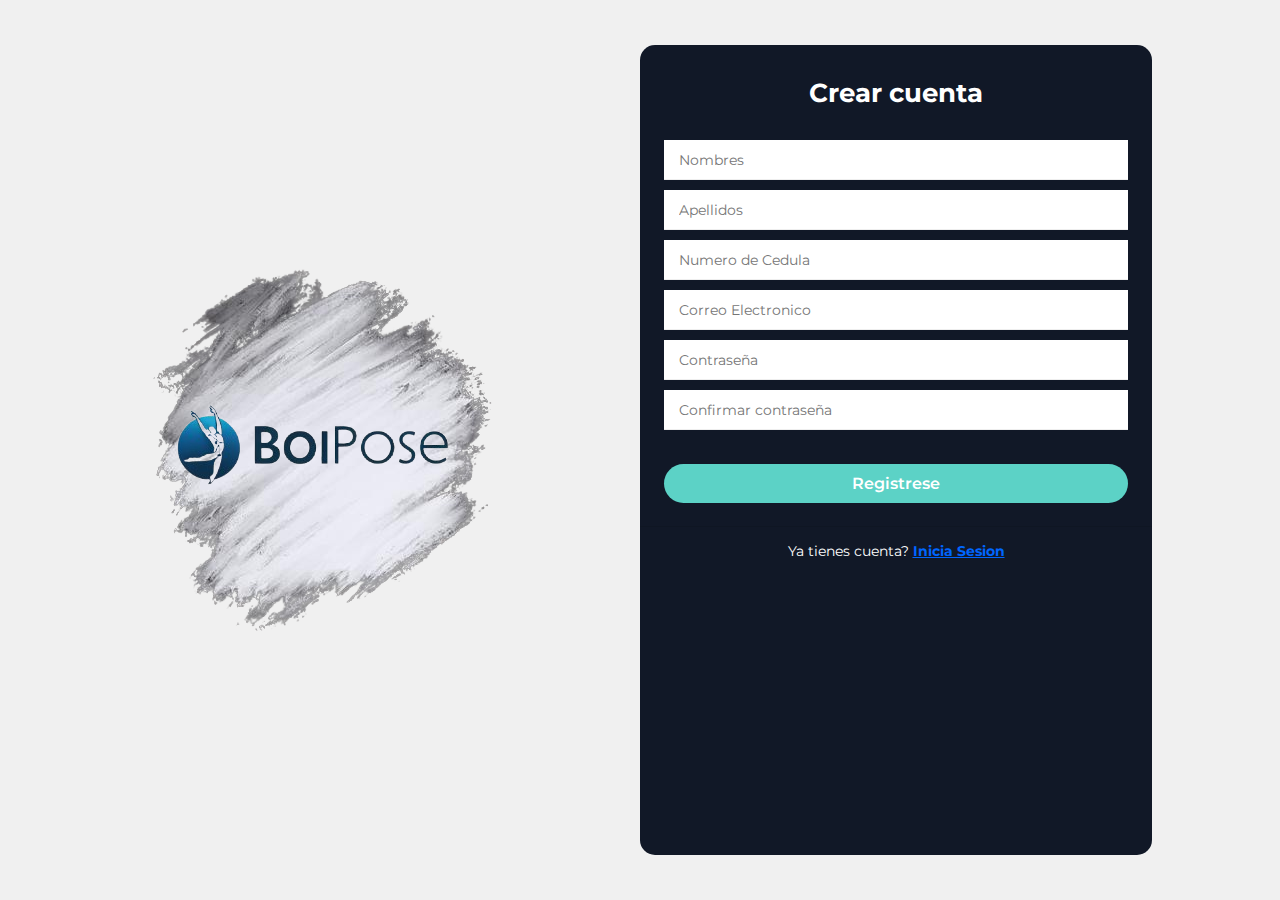
==== TesisPrueba/templates/create-account.html @ cc42c611 "se agrego nueva vista , y se modifiaron las rutas de los archiuvos" ====
<!DOCTYPE html>
<html lang="en">
<head>
    <meta charset="UTF-8">
    <title>Crear Cuenta</title>
    <link href="../static/styles/create-account.css" rel="stylesheet" type="text/css">

</head>
<body>
    <div class="main_container">
        <div class="left_container">
            <div class="content_images">
                 <img id="logo" src="../static/assets/logotipo.png">
                 <img id="bg-image" src="../static/assets/bg_logo.png">
            </div>
        </div>
        <div class="right_container">
        <div class="form-box">
            <form class="form">
                <span class="title">Crear cuenta</span>
                <div class="form-container">
                    <input type="text" id="inputName" class="input" placeholder="Nombres" required>
                    <input type="text" id="inputApellido" class="input" placeholder="Apellidos" required>
                    <input type="text" id="inputIdentification" class="input" placeholder="Numero de Cedula" required>
                    <input type="email" id="inputMail" class="input" placeholder="Correo Electronico" required>
                    <input type="password" id="inputPass" class="input" placeholder="Contraseña" required>
                    <input type="password" id="inputVerifyPass" class="input" placeholder="Confirmar contraseña" required>
                </div>
                <button type="button" onclick="createAccount()">Registrese</button>
            </form>
            <div class="form-section">
              <p>Ya tienes cuenta? <a href="{{ url_for('login') }}">Inicia Sesion</a> </p>
            </div>
        </div>
        </div>
    </div>


</body>
    <script src="../static/scripts/create-account.js"></script>

</html>
---- TesisPrueba/static/styles/create-account.css ----
@import url('https://fonts.googleapis.com/css2?family=Montserrat:ital,wght@0,100..900;1,100..900&display=swap');

*{
    margin: 0;
    padding: 0;
    box-sizing: border-box;
    font-family: 'Montserrat', sans-serif;
}

.main_container{
    width:100vw;
    height:100vh;
    display:flex;
    justify-content:center;
    align-items:center;

    background-image: url('/static/assets/bg-create-account.jpg');
    background-color: #f0f0f0;
    background-size: cover;
}

.left_container{
    width:50%;
}
.left_container .content_images{
    display:flex;
    justify-content:center;
    align-items:center;
    position:relative;
}
.left_container #logo{
    z-index:2;
}
.left_container #bg-image{
    position:absolute;
    z-index:1;
}

.right_container{
    width:50%;
}
.form-box {
  width: 80%;
  height : 90vh;
  background:  rgba(17, 24, 39, 1);
  overflow: hidden;
  border-radius:15px;
}

.form {
  position: relative;
  display: flex;
  flex-direction: column;
  padding: 32px 24px 24px;
  gap: 16px;
  text-align: center;
}

/*Form text*/
.title {
  font-weight: bold;
  font-size: 1.6rem;
  color: #ffffff;
 }

/*Inputs box*/
.form-container {
  overflow: hidden;
  margin: 1rem 0 .5rem;
  width: 100%;
}

.input {
  background: none;
  border: 0;
  outline: 0;
  height: 40px;
  width: 100%;
  border-bottom: 1px solid #eee;
  font-size: .9rem;
  padding: 8px 15px;
  margin-bottom:10px;
    background-color: #fff;

}

.form-section {
    display:flex;
    justify-content: center;
  padding: 16px;
  font-size: .85rem;
  box-shadow: rgb(0 0 0 / 8%) 0 -1px;
}

.form-section p{
    color: rgb(255,255,255);
}

.form-section a {
  font-weight: bold;
  color: #0066ff;
  transition: color .3s ease;
}

.form-section a:hover {
  color: #005ce6;
  text-decoration: underline;
}

/*Button*/
.form button {
  background-color: #5CD2C6;
  color: #fff;
  border: 0;
  border-radius: 24px;
  padding: 10px 16px;
  font-size: 1rem;
  font-weight: 600;
  cursor: pointer;
  transition: background-color .3s ease;
}

.form button:hover {
  background-color: #005ce6;
}
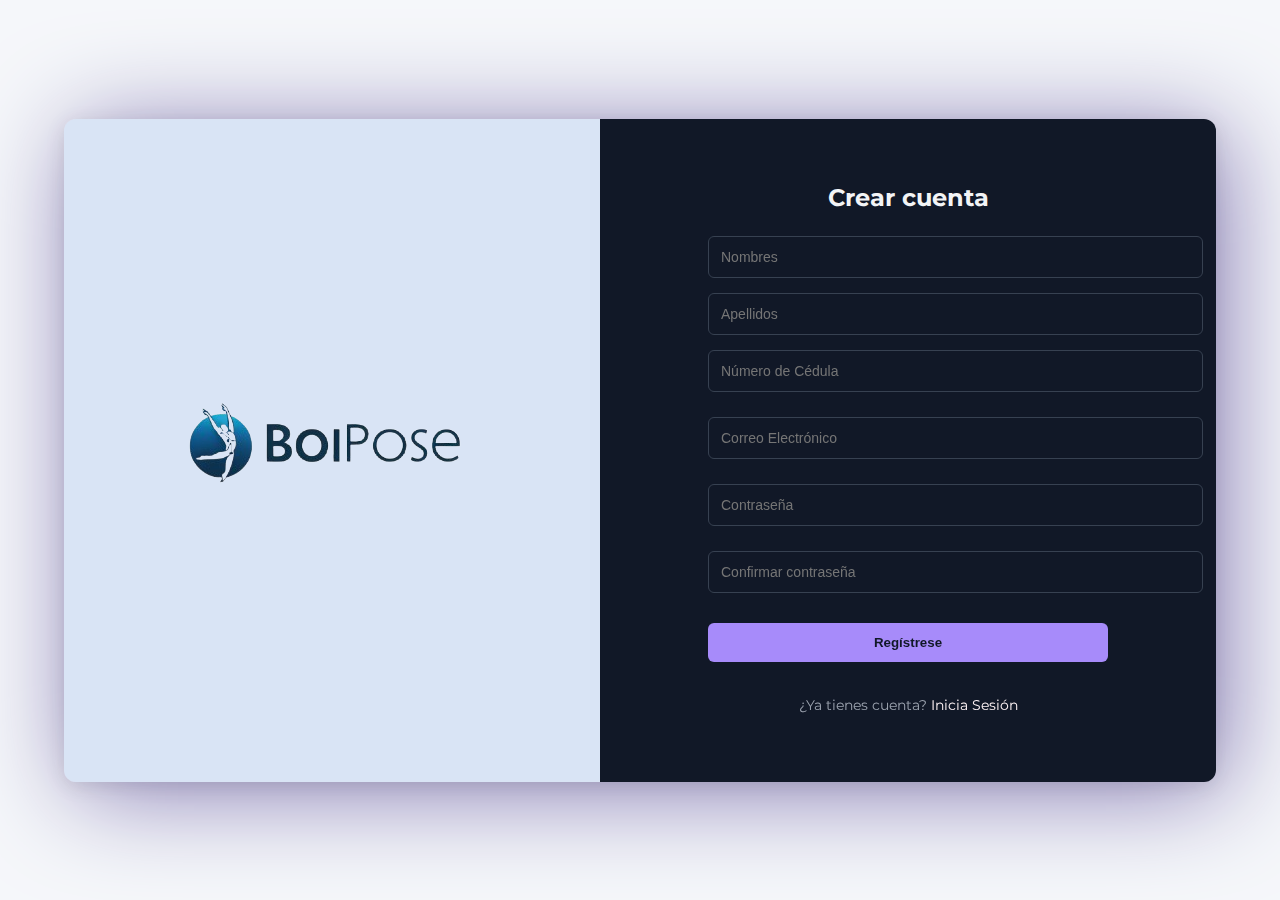
==== commit 0868f1b7: "Modificación de Login y Register" ====
--- a/TesisPrueba/templates/create-account.html
+++ b/TesisPrueba/templates/create-account.html
@@ -2,41 +2,55 @@
 <html lang="en">
 <head>
     <meta charset="UTF-8">
+    <meta name="viewport" content="width=device-width, initial-scale=1.0">
     <title>Crear Cuenta</title>
     <link href="../static/styles/create-account.css" rel="stylesheet" type="text/css">
-
 </head>
 <body>
     <div class="main_container">
         <div class="left_container">
-            <div class="content_images">
-                 <img id="logo" src="../static/assets/logotipo.png">
-                 <img id="bg-image" src="../static/assets/bg_logo.png">
+            <div class="content-images">
+                 <img id="logo" src="../static/assets/logotipo.png" alt="Logo">
             </div>
         </div>
         <div class="right_container">
-        <div class="form-box">
-            <form class="form">
-                <span class="title">Crear cuenta</span>
-                <div class="form-container">
-                    <input type="text" id="inputName" class="input" placeholder="Nombres" required>
-                    <input type="text" id="inputApellido" class="input" placeholder="Apellidos" required>
-                    <input type="text" id="inputIdentification" class="input" placeholder="Numero de Cedula" required>
-                    <input type="email" id="inputMail" class="input" placeholder="Correo Electronico" required>
-                    <input type="password" id="inputPass" class="input" placeholder="Contraseña" required>
-                    <input type="password" id="inputVerifyPass" class="input" placeholder="Confirmar contraseña" required>
+            <div class="form-box">
+                <div class="title">
+                    <p >Crear cuenta</p>
                 </div>
-                <button type="button" onclick="createAccount()">Registrese</button>
-            </form>
-            <div class="form-section">
-              <p>Ya tienes cuenta? <a href="{{ url_for('login') }}">Inicia Sesion</a> </p>
+                <form class="form">
+                    <div class="form-container">
+                        <div class="input-group">
+                            <input type="text" id="inputName" class="input" placeholder="Nombres" required>
+                        </div>
+                        <div class="input-group">
+                            <input type="text" id="inputApellido" class="input" placeholder="Apellidos" required>
+                        </div>
+                        <div class="input-group">
+                            <input type="text" id="inputIdentification" class="input" placeholder="Número de Cédula" required>
+                            <p id="cedulaMessage" class="error-message"></p>
+                        </div>
+                        <div class="input-group">
+                            <input type="email" id="inputMail" class="input" placeholder="Correo Electrónico" required>
+                            <p id="emailMessage" class="error-message"></p>
+                        </div>
+                        <div class="input-group">
+                            <input type="password" id="inputPass" class="input" placeholder="Contraseña" required>
+                            <p id="passMessage" class="error-message"></p>
+                        </div>
+                        <div class="input-group">
+                            <input type="password" id="inputVerifyPass" class="input" placeholder="Confirmar contraseña" required>
+                            <p id="passMessageVerify" class="error-message"></p>
+                        </div>
+                    </div>
+                    <button type="button" onclick="createAccount()">Regístrese</button>
+                </form>
+                <div class="form-section">
+                <p class="signup">¿Ya tienes cuenta? <a href="{{ url_for('login') }}">Inicia Sesión</a></p>
+                </div>
             </div>
         </div>
-        </div>
     </div>
-
-
 </body>
-    <script src="../static/scripts/create-account.js"></script>
-
-</html>+<script src="../static/scripts/create-account.js"></script>
+</html>
--- a/TesisPrueba/static/styles/create-account.css
+++ b/TesisPrueba/static/styles/create-account.css
@@ -1,125 +1,162 @@
 @import url('https://fonts.googleapis.com/css2?family=Montserrat:ital,wght@0,100..900;1,100..900&display=swap');
-
-*{
-    margin: 0;
-    padding: 0;
-    box-sizing: border-box;
-    font-family: 'Montserrat', sans-serif;
+/* General Styles */
+/* General */
+body {
+  margin: 0;
+  padding: 0;
+  font-family: 'Montserrat', sans-serif;
+  display: flex;
+  justify-content: center;
+  align-items: center;
+  height: 100vh;
+  background-color: #f5f7fa;
 }
 
-.main_container{
-    width:100vw;
-    height:100vh;
-    display:flex;
-    justify-content:center;
-    align-items:center;
-
-    background-image: url('/static/assets/bg-create-account.jpg');
-    background-color: #f0f0f0;
-    background-size: cover;
+.main_container {
+  display: flex;
+  flex-wrap: wrap; /* Permite que los elementos se ajusten */
+  width: 90%;
+  max-width: 1200px;
+  height: auto;
+  box-shadow: 0 4px 20px rgba(0, 0, 0, 0.1);
+  border-radius: 12px;
+  overflow: hidden;
+  filter: drop-shadow(10px 10px 50px rgb(136, 125, 180));
 }
 
-.left_container{
-    width:50%;
-}
-.left_container .content_images{
-    display:flex;
-    justify-content:center;
-    align-items:center;
-    position:relative;
-}
-.left_container #logo{
-    z-index:2;
-}
-.left_container #bg-image{
-    position:absolute;
-    z-index:1;
+/* Left Container */
+.left_container {
+  flex: 1;
+  background-color: #d9e4f5; /* Pastel blue */
+  display: flex;
+  justify-content: center;
+  align-items: center;
 }
 
-.right_container{
-    width:50%;
-}
-.form-box {
-  width: 80%;
-  height : 90vh;
-  background:  rgba(17, 24, 39, 1);
-  overflow: hidden;
-  border-radius:15px;
+.content-images img {
+  max-width: 100%;
+  margin: 0;
 }
 
-.form {
-  position: relative;
+/* Right Container */
+.right_container {
+  flex: 1;
+  padding: 40px;
   display: flex;
+  justify-content: center;
+  align-items: center;
   flex-direction: column;
-  padding: 32px 24px 24px;
-  gap: 16px;
+  background-color: rgba(17, 24, 39, 1);
+}
+
+.form-box {
+  width: 100%;
+  max-width: 400px;
+  color: rgba(243, 244, 246, 1);
   text-align: center;
 }
 
-/*Form text*/
+/* Form */
 .title {
-  font-weight: bold;
-  font-size: 1.6rem;
-  color: #ffffff;
- }
-
-/*Inputs box*/
-.form-container {
-  overflow: hidden;
-  margin: 1rem 0 .5rem;
-  width: 100%;
+  text-align: center;
+  font-size: 1.5rem;
+  font-weight: 700;
 }
 
-.input {
-  background: none;
-  border: 0;
-  outline: 0;
-  height: 40px;
-  width: 100%;
-  border-bottom: 1px solid #eee;
-  font-size: .9rem;
-  padding: 8px 15px;
-  margin-bottom:10px;
-    background-color: #fff;
-
+.form-container {
+  display: flex;
+  flex-direction: column;
+  gap: 15px;
+  width: 55vh;
 }
 
-.form-section {
-    display:flex;
-    justify-content: center;
-  padding: 16px;
-  font-size: .85rem;
-  box-shadow: rgb(0 0 0 / 8%) 0 -1px;
+.input-group {
+  display: flex;
+  flex-direction: column;
+  text-align: left;
+  font-size: 0.875rem;
+  line-height: 1.25rem;
 }
 
-.form-section p{
-    color: rgb(255,255,255);
+.input-group input {
+  border-radius: 0.375rem;
+  border: 1px solid rgba(55, 65, 81, 1);
+  outline: none;
+  background-color: rgba(17, 24, 39, 1);
+  padding: 0.75rem;
+  color: rgba(243, 244, 246, 1);
+  font-size: 0.875rem;
+  transition: border-color 0.3s;
+}
+
+.input-group input:focus {
+  border-color: rgba(167, 139, 250);
+}
+
+.signup {
+  text-align: center;
+  font-size: 14px;
+  line-height: 1rem;
+  color: rgba(156, 163, 175, 1);
+  padding : 15px 0;
+}
+
+.error-message {
+  color: #e74c3c; /* Soft red */
+  font-size: 12px;
+  margin-top: -2px;
+  text-align: left;
+}
+
+/* Button */
+button {
+  display: block;
+  width: 100%;
+  background-color: rgba(167, 139, 250, 1);
+  padding: 0.75rem;
+  text-align: center;
+  color: rgba(17, 24, 39, 1);
+  border: none;
+  border-radius: 0.375rem;
+  font-weight: 600;
+  margin-top: 20px;
+  cursor: pointer;
+}
+
+button:hover {
+  background-color: #4aa8ff; /* Slightly darker pastel blue */
+}
+
+/* Form Section */
+.form-section {
+  margin-top: 20px;
 }
 
 .form-section a {
-  font-weight: bold;
-  color: #0066ff;
-  transition: color .3s ease;
+  color: rgba(423, 244, 246, 1);
+  text-decoration: none;
 }
 
 .form-section a:hover {
-  color: #005ce6;
   text-decoration: underline;
 }
 
-/*Button*/
-.form button {
-  background-color: #5CD2C6;
-  color: #fff;
-  border: 0;
-  border-radius: 24px;
-  padding: 10px 16px;
-  font-size: 1rem;
-  font-weight: 600;
-  cursor: pointer;
-  transition: background-color .3s ease;
-}
+/* Responsive */
+@media (max-width: 768px) {
+  .main_container {
+    flex-direction: column;
+  }
 
-.form button:hover {
-  background-color: #005ce6;
+  .left_container {
+    display: none; /* Ocultar para pantallas pequeñas */
+  }
+
+  .right_container {
+    padding: 20px;
+  }
+
+  .form-box {
+    width: 100%;
+    max-width: 350px;
+  }
 }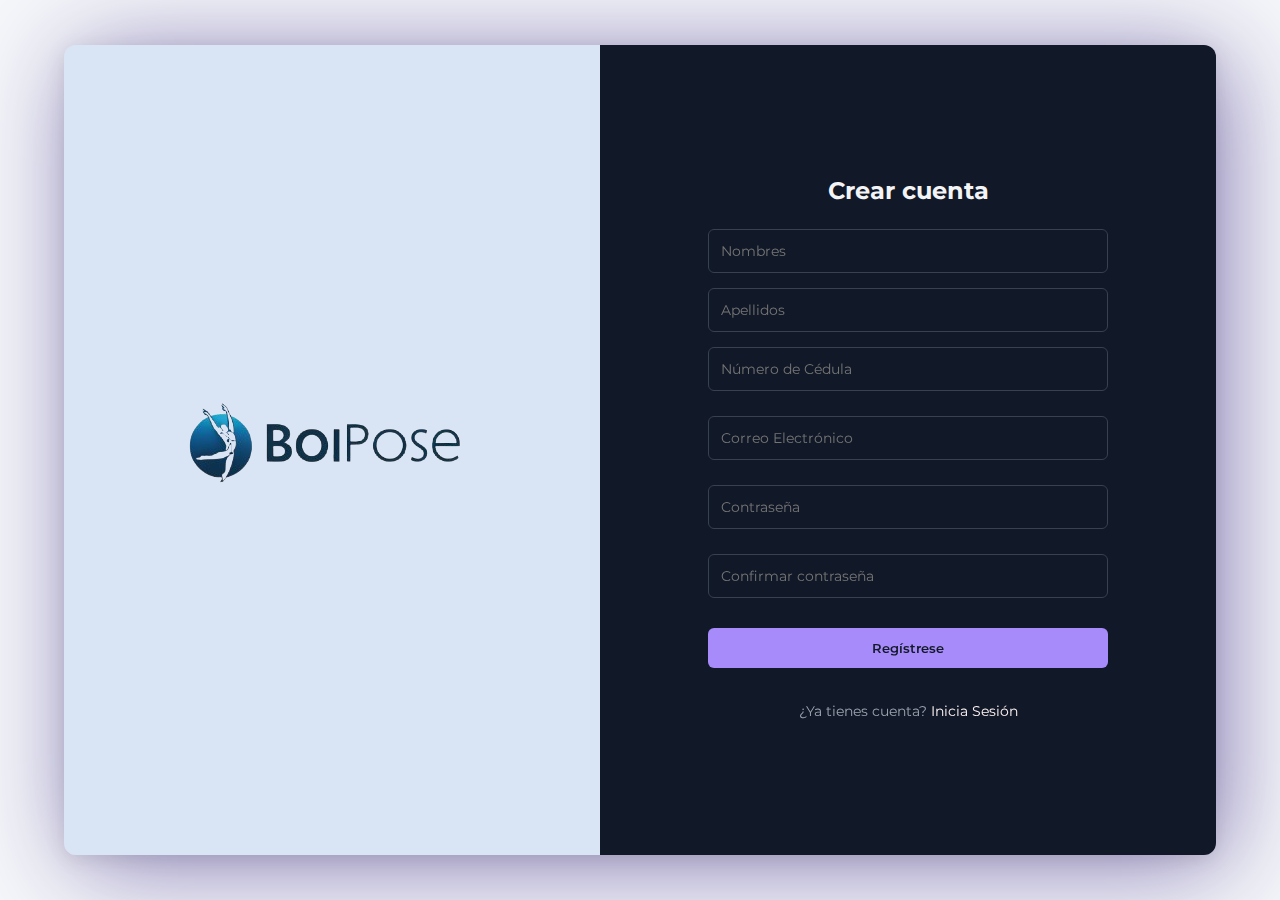
==== commit a66833ad: "modificacion de modales" ====
--- a/TesisPrueba/templates/create-account.html
+++ b/TesisPrueba/templates/create-account.html
@@ -3,7 +3,7 @@
 <head>
     <meta charset="UTF-8">
     <meta name="viewport" content="width=device-width, initial-scale=1.0">
-    <title>Crear Cuenta</title>
+    <title>BoiPose | Crear Cuenta</title>
     <link href="../static/styles/create-account.css" rel="stylesheet" type="text/css">
 </head>
 <body>
@@ -27,7 +27,7 @@
                             <input type="text" id="inputApellido" class="input" placeholder="Apellidos" required>
                         </div>
                         <div class="input-group">
-                            <input type="text" id="inputIdentification" class="input" placeholder="Número de Cédula" required>
+                            <input type="text" id="inputIdentification" class="input" placeholder="Número de Cédula" maxlength="10" required>
                             <p id="cedulaMessage" class="error-message"></p>
                         </div>
                         <div class="input-group">
--- a/TesisPrueba/static/styles/create-account.css
+++ b/TesisPrueba/static/styles/create-account.css
@@ -14,10 +14,10 @@
 
 .main_container {
   display: flex;
-  flex-wrap: wrap; /* Permite que los elementos se ajusten */
+  flex-wrap: wrap;
   width: 90%;
   max-width: 1200px;
-  height: auto;
+  height: 90vh;
   box-shadow: 0 4px 20px rgba(0, 0, 0, 0.1);
   border-radius: 12px;
   overflow: hidden;
@@ -67,7 +67,7 @@
   display: flex;
   flex-direction: column;
   gap: 15px;
-  width: 55vh;
+  width: 100%;
 }
 
 .input-group {
@@ -76,6 +76,7 @@
   text-align: left;
   font-size: 0.875rem;
   line-height: 1.25rem;
+  width:100%;
 }
 
 .input-group input {
@@ -87,6 +88,7 @@
   color: rgba(243, 244, 246, 1);
   font-size: 0.875rem;
   transition: border-color 0.3s;
+  font-family: 'Montserrat', sans-serif;
 }
 
 .input-group input:focus {
@@ -121,6 +123,7 @@
   font-weight: 600;
   margin-top: 20px;
   cursor: pointer;
+  font-family: 'Montserrat', sans-serif;
 }
 
 button:hover {
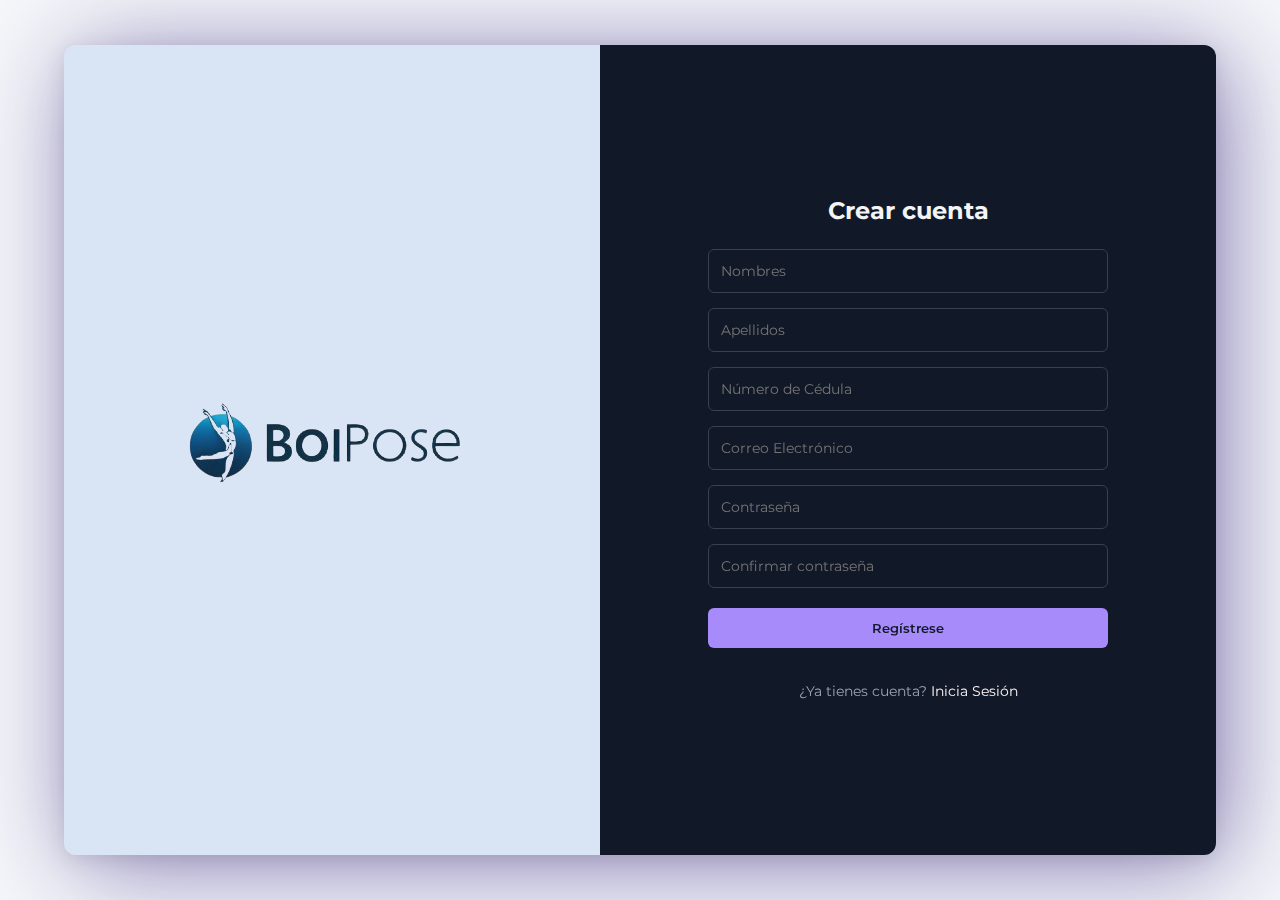
==== commit ee4e5b12: "Actualizacion en login, create-account, gestion-usuario" ====
--- a/TesisPrueba/templates/create-account.html
+++ b/TesisPrueba/templates/create-account.html
@@ -4,6 +4,7 @@
     <meta charset="UTF-8">
     <meta name="viewport" content="width=device-width, initial-scale=1.0">
     <title>BoiPose | Crear Cuenta</title>
+    <link rel="icon" href="../static/assets/logotipo.png">
     <link href="../static/styles/create-account.css" rel="stylesheet" type="text/css">
 </head>
 <body>
@@ -28,19 +29,27 @@
                         </div>
                         <div class="input-group">
                             <input type="text" id="inputIdentification" class="input" placeholder="Número de Cédula" maxlength="10" required>
-                            <p id="cedulaMessage" class="error-message"></p>
+                            <div class="content-message-error">
+                                <p id="cedulaMessage" class="error-message"></p>
+                            </div>
                         </div>
                         <div class="input-group">
                             <input type="email" id="inputMail" class="input" placeholder="Correo Electrónico" required>
-                            <p id="emailMessage" class="error-message"></p>
+                            <div class="content-message-error">
+                                <p id="emailMessage" class="error-message"></p>
+                            </div>
                         </div>
                         <div class="input-group">
                             <input type="password" id="inputPass" class="input" placeholder="Contraseña" required>
-                            <p id="passMessage" class="error-message"></p>
+                            <div class="content-message-error">
+                                <p id="passMessage" class="error-message"></p>
+                            </div>
                         </div>
                         <div class="input-group">
                             <input type="password" id="inputVerifyPass" class="input" placeholder="Confirmar contraseña" required>
-                            <p id="passMessageVerify" class="error-message"></p>
+                            <div class="content-message-error">
+                                <p id="passMessageVerify" class="error-message"></p>
+                            </div>
                         </div>
                     </div>
                     <button type="button" onclick="createAccount()">Regístrese</button>
--- a/TesisPrueba/static/styles/create-account.css
+++ b/TesisPrueba/static/styles/create-account.css
@@ -104,10 +104,9 @@
 }
 
 .error-message {
-  color: #e74c3c; /* Soft red */
+  color: #e74c3c; 
   font-size: 12px;
-  margin-top: -2px;
-  text-align: left;
+  margin: 0px;
 }
 
 /* Button */
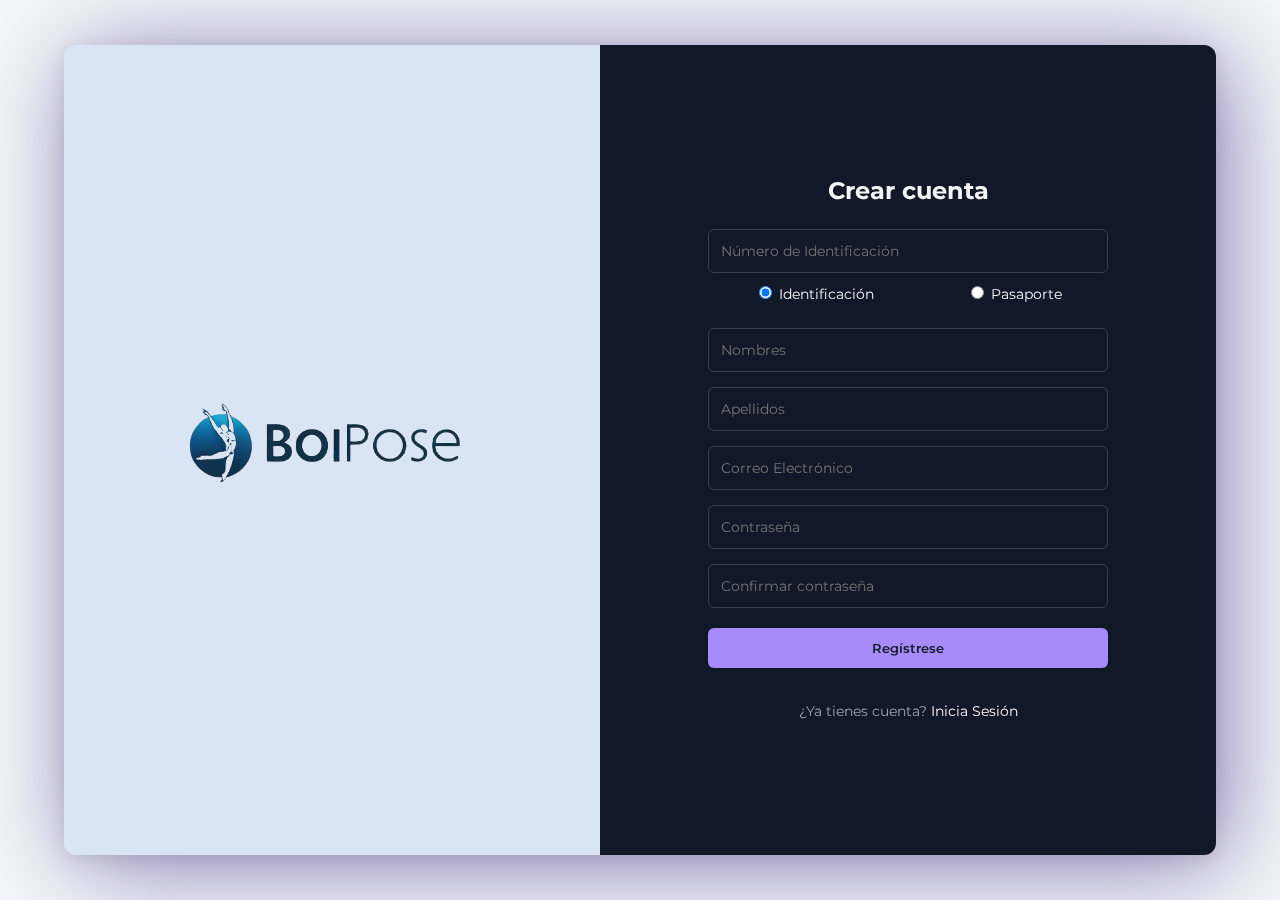
==== commit fe8cad6b: "Feat: Refactorizacion de redimensionador de imagen" ====
--- a/TesisPrueba/templates/create-account.html
+++ b/TesisPrueba/templates/create-account.html
@@ -4,7 +4,7 @@
     <meta charset="UTF-8">
     <meta name="viewport" content="width=device-width, initial-scale=1.0">
     <title>BoiPose | Crear Cuenta</title>
-    <link rel="icon" href="../static/assets/logotipo.png">
+    <link rel="icon" href="../static/assets/logo.png">
     <link href="../static/styles/create-account.css" rel="stylesheet" type="text/css">
 </head>
 <body>
@@ -22,17 +22,28 @@
                 <form class="form">
                     <div class="form-container">
                         <div class="input-group">
+                            <input type="text" id="inputIdentification" class="input" placeholder="Número de Identificación" required>
+                            <div class="content-message-error">
+                                <p id="cedulaMessage" class="error-message"></p>
+                            </div>
+                            <div class="content_type_identification">
+                                <div class="rb_content_identification">
+                                    <input type="radio" id="rb_identification" name="fav_language" value="identification" checked>
+                                    <label>Identificación</label>
+                                </div>
+                                <div class="rb_content_passport">
+                                    <input type="radio" id="rb_passport" name="fav_language" value="passport">
+                                    <label>Pasaporte</label>
+                                </div>
+                            </div>
+                        </div>
+                        <div class="input-group">
                             <input type="text" id="inputName" class="input" placeholder="Nombres" required>
                         </div>
                         <div class="input-group">
                             <input type="text" id="inputApellido" class="input" placeholder="Apellidos" required>
                         </div>
-                        <div class="input-group">
-                            <input type="text" id="inputIdentification" class="input" placeholder="Número de Cédula" maxlength="10" required>
-                            <div class="content-message-error">
-                                <p id="cedulaMessage" class="error-message"></p>
-                            </div>
-                        </div>
+
                         <div class="input-group">
                             <input type="email" id="inputMail" class="input" placeholder="Correo Electrónico" required>
                             <div class="content-message-error">
--- a/TesisPrueba/static/styles/create-account.css
+++ b/TesisPrueba/static/styles/create-account.css
@@ -41,12 +41,13 @@
 /* Right Container */
 .right_container {
   flex: 1;
-  padding: 40px;
+  padding: 0px 40px;
   display: flex;
   justify-content: center;
   align-items: center;
   flex-direction: column;
   background-color: rgba(17, 24, 39, 1);
+  overflow-y:auto;
 }
 
 .form-box {
@@ -143,6 +144,16 @@
   text-decoration: underline;
 }
 
+.content_type_identification{
+    display:flex;
+    flex-direction:row;
+    justify-content:space-around;
+    align-items:center;
+    height:40px;
+}
+
+
+
 /* Responsive */
 @media (max-width: 768px) {
   .main_container {
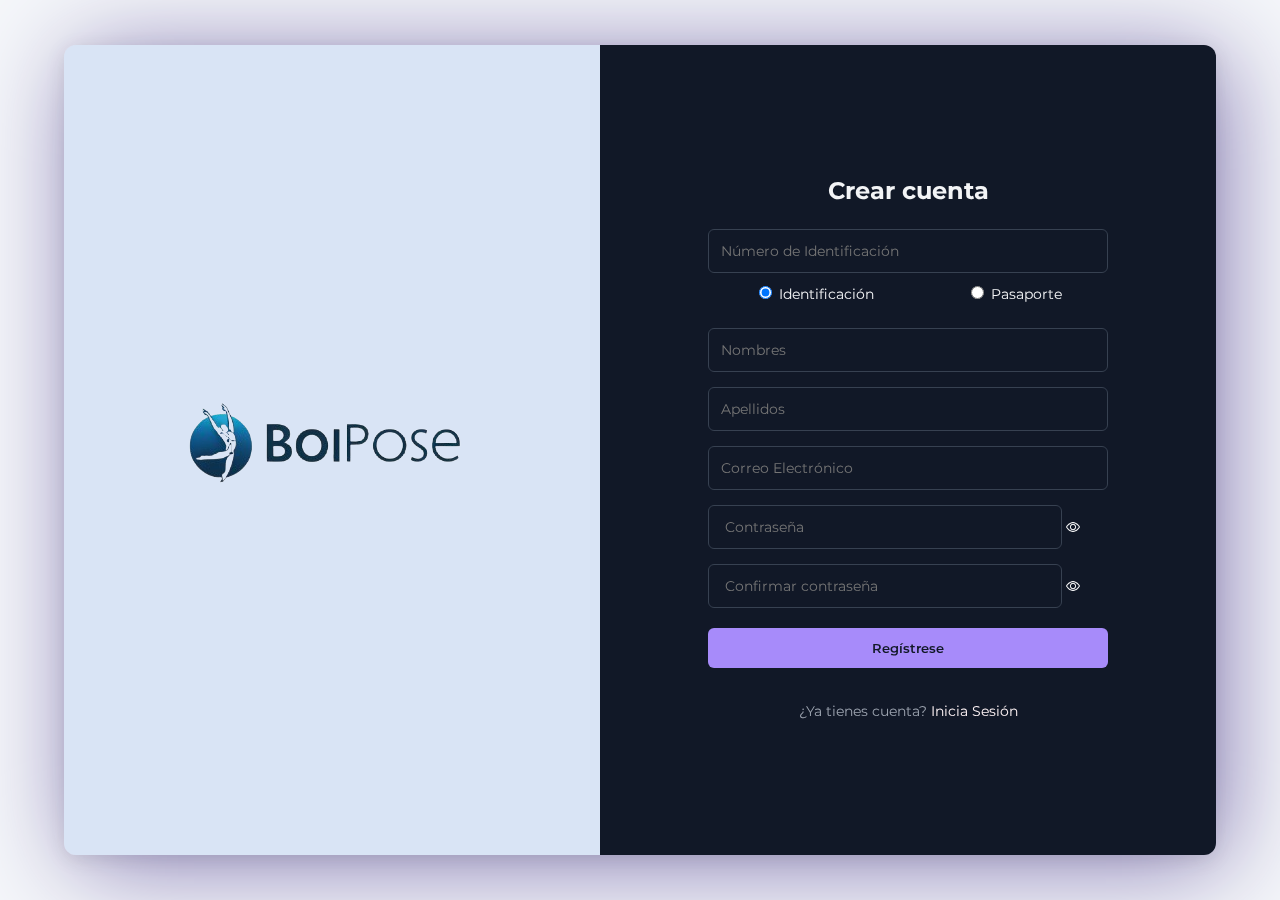
==== commit a152769b: "Feat" ====
--- a/TesisPrueba/templates/create-account.html
+++ b/TesisPrueba/templates/create-account.html
@@ -6,6 +6,9 @@
     <title>BoiPose | Crear Cuenta</title>
     <link rel="icon" href="../static/assets/logo.png">
     <link href="../static/styles/create-account.css" rel="stylesheet" type="text/css">
+    <link href="https://cdnjs.cloudflare.com/ajax/libs/font-awesome/6.0.0-beta3/css/all.min.css" rel="stylesheet">
+    <link href="https://cdn.jsdelivr.net/npm/bootstrap-icons/font/bootstrap-icons.css" rel="stylesheet">
+
 </head>
 <body>
     <div class="main_container">
@@ -23,6 +26,7 @@
                     <div class="form-container">
                         <div class="input-group">
                             <input type="text" id="inputIdentification" class="input" placeholder="Número de Identificación" required>
+
                             <div class="content-message-error">
                                 <p id="cedulaMessage" class="error-message"></p>
                             </div>
@@ -51,13 +55,20 @@
                             </div>
                         </div>
                         <div class="input-group">
-                            <input type="password" id="inputPass" class="input" placeholder="Contraseña" required>
+                            <div class="content_pass">
+                                <input type="password" id="inputPass" class="input" placeholder="Contraseña" required>
+                                <i class="bi bi-eye" id="iconPassword"></i>
+                            </div>
                             <div class="content-message-error">
                                 <p id="passMessage" class="error-message"></p>
                             </div>
                         </div>
                         <div class="input-group">
-                            <input type="password" id="inputVerifyPass" class="input" placeholder="Confirmar contraseña" required>
+                            <div class="content_pass">
+                                <input type="password" id="inputVerifyPass" class="input" placeholder="Confirmar contraseña" required>
+                                <i class="bi bi-eye" id="iconPasswordVerify"></i>
+                            </div>
+
                             <div class="content-message-error">
                                 <p id="passMessageVerify" class="error-message"></p>
                             </div>
--- a/TesisPrueba/static/styles/create-account.css
+++ b/TesisPrueba/static/styles/create-account.css
@@ -152,6 +152,33 @@
     height:40px;
 }
 
+.content_pass{
+    position:relative;
+    border-radius:4px;
+    width:100%;
+}
+.bi-eye{
+    color:#fff;
+}
+#inputPass{
+    width: 80%;
+    padding: 0.75rem 1rem;
+    border-radius: 0.375rem;
+    border: 1px solid rgba(55, 65, 81, 1);
+    background-color: rgba(17, 24, 39, 1);
+    color: #f3f4f6;
+    font-size: 0.875rem;
+}
+
+#inputVerifyPass{
+    width: 80%;
+    padding: 0.75rem 1rem;
+    border-radius: 0.375rem;
+    border: 1px solid rgba(55, 65, 81, 1);
+    background-color: rgba(17, 24, 39, 1);
+    color: #f3f4f6;
+    font-size: 0.875rem;
+}
 
 
 /* Responsive */
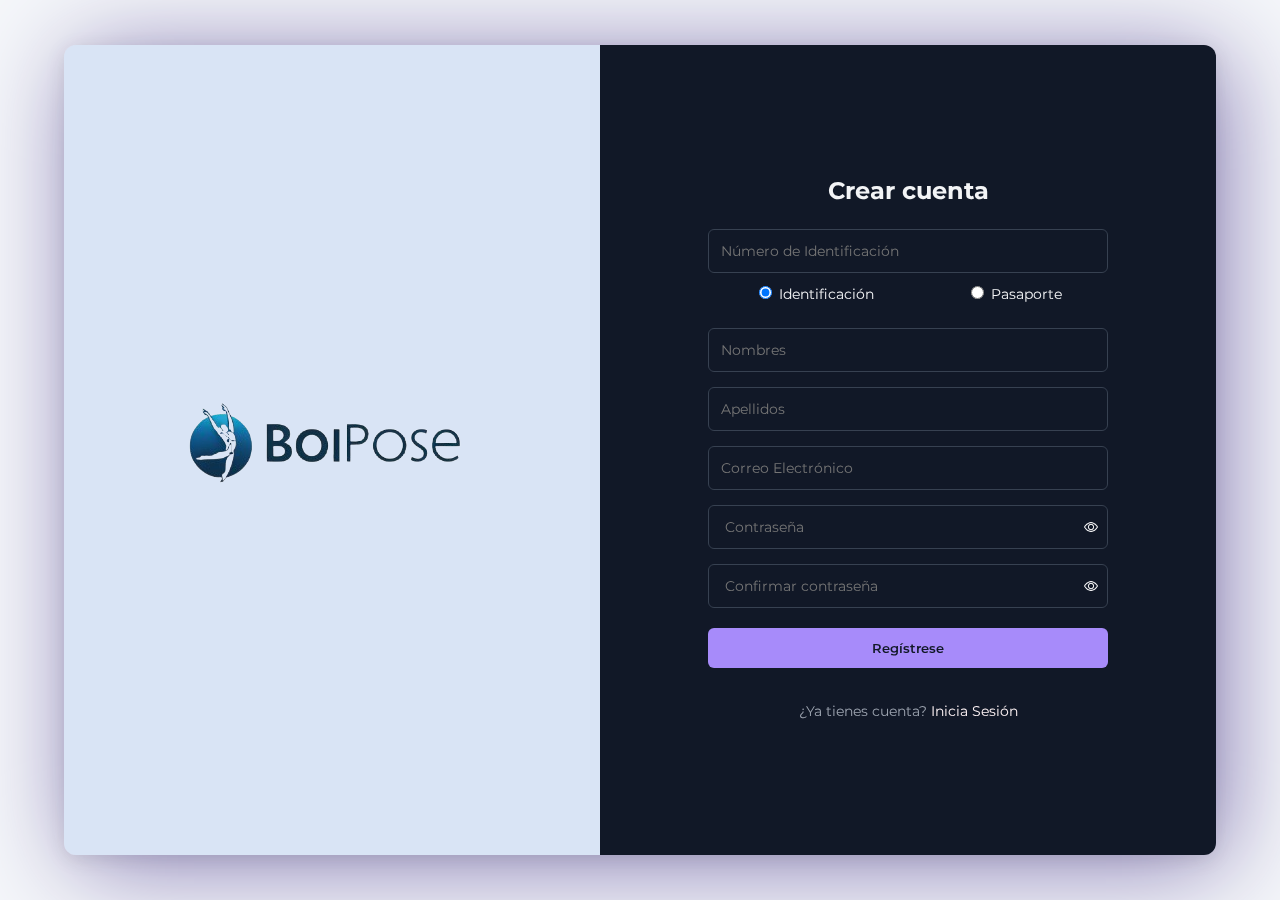
==== commit abbfaecf: "Cambios en nombre de opciones SideBar y se añadio mensaje al crear cuenta" ====
--- a/TesisPrueba/templates/create-account.html
+++ b/TesisPrueba/templates/create-account.html
@@ -43,9 +43,15 @@
                         </div>
                         <div class="input-group">
                             <input type="text" id="inputName" class="input" placeholder="Nombres" required>
+                            <div class="content-message-error">
+                                <p id="nameMessage" class="error-message"></p>
+                            </div>
                         </div>
                         <div class="input-group">
                             <input type="text" id="inputApellido" class="input" placeholder="Apellidos" required>
+                            <div class="content-message-error">
+                                <p id="lastNameMessage" class="error-message"></p>
+                            </div>
                         </div>
 
                         <div class="input-group">
--- a/TesisPrueba/static/styles/create-account.css
+++ b/TesisPrueba/static/styles/create-account.css
@@ -154,14 +154,18 @@
 
 .content_pass{
     position:relative;
+    display: flex;
+    align-items: center;
     border-radius:4px;
     width:100%;
 }
 .bi-eye{
     color:#fff;
+    position: absolute;
+    right: 10px;
 }
 #inputPass{
-    width: 80%;
+    width: 100%;
     padding: 0.75rem 1rem;
     border-radius: 0.375rem;
     border: 1px solid rgba(55, 65, 81, 1);
@@ -171,7 +175,7 @@
 }
 
 #inputVerifyPass{
-    width: 80%;
+    width: 100%;
     padding: 0.75rem 1rem;
     border-radius: 0.375rem;
     border: 1px solid rgba(55, 65, 81, 1);
